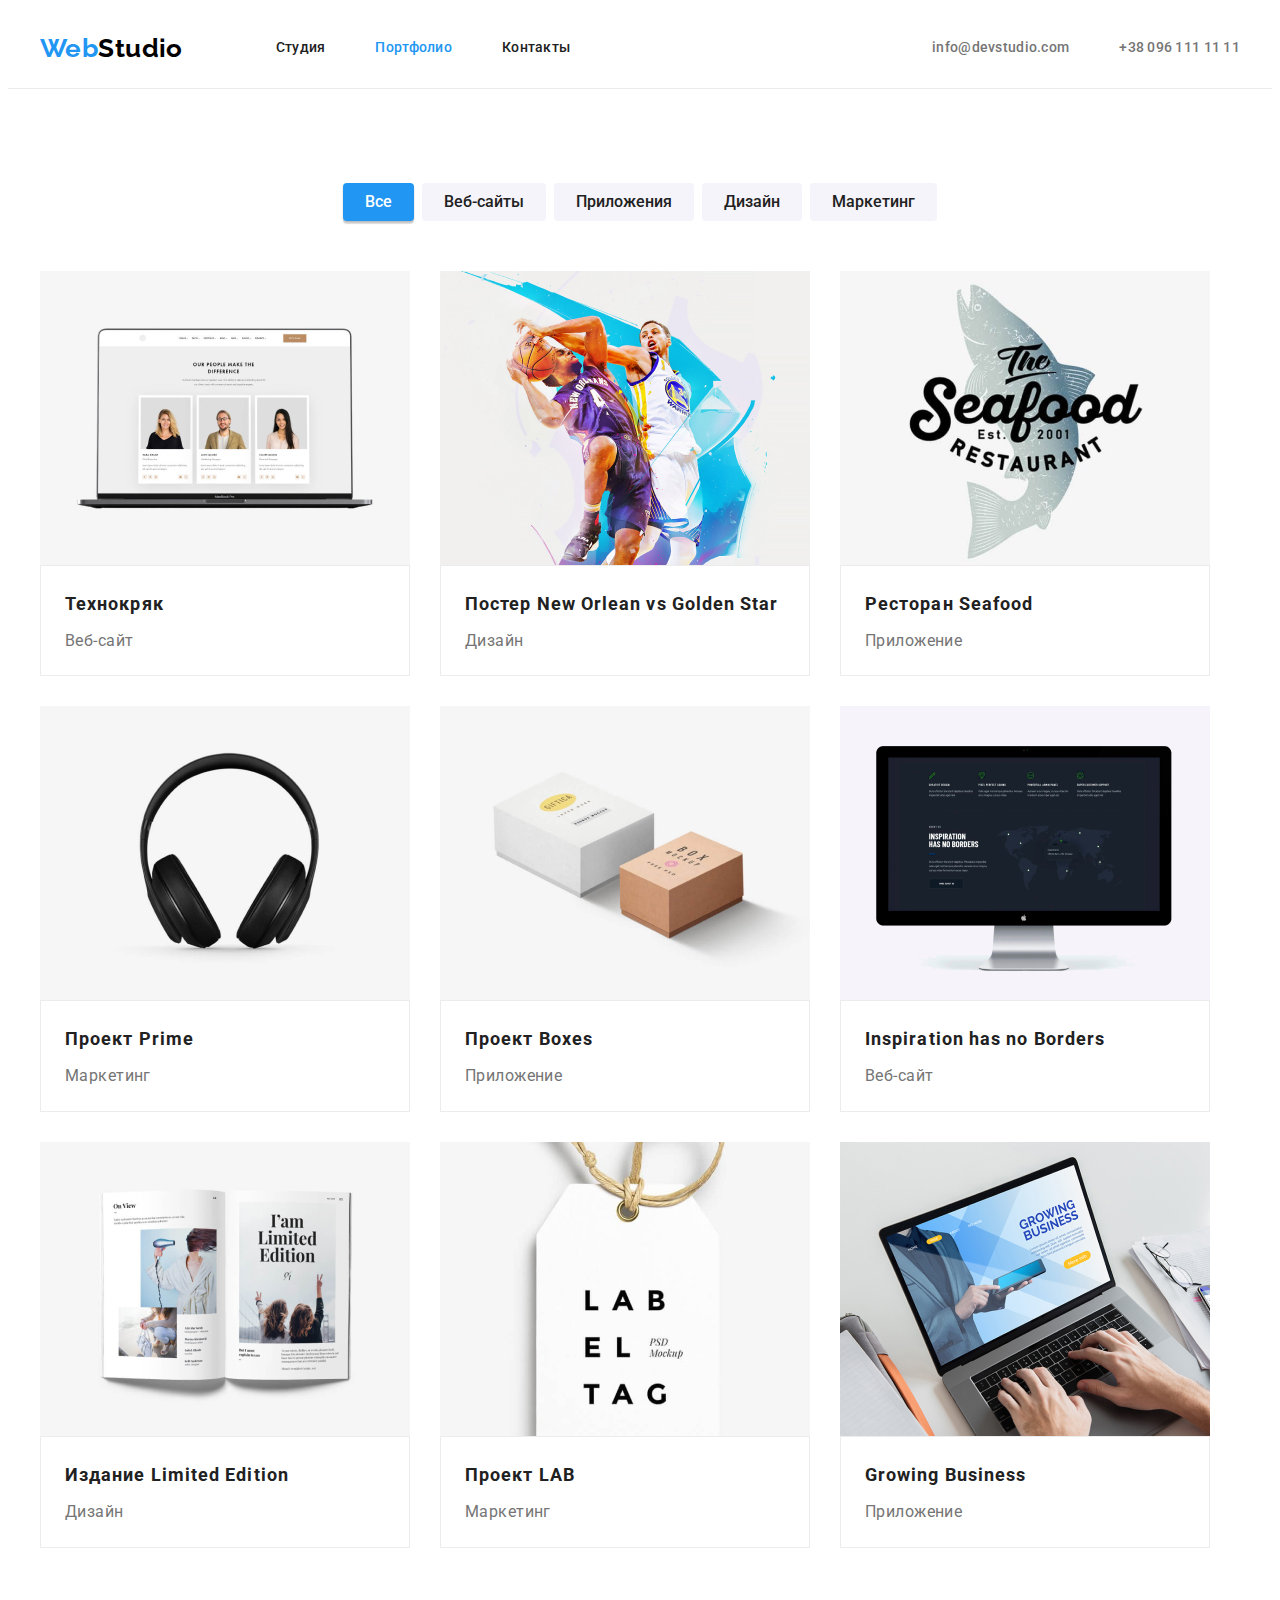
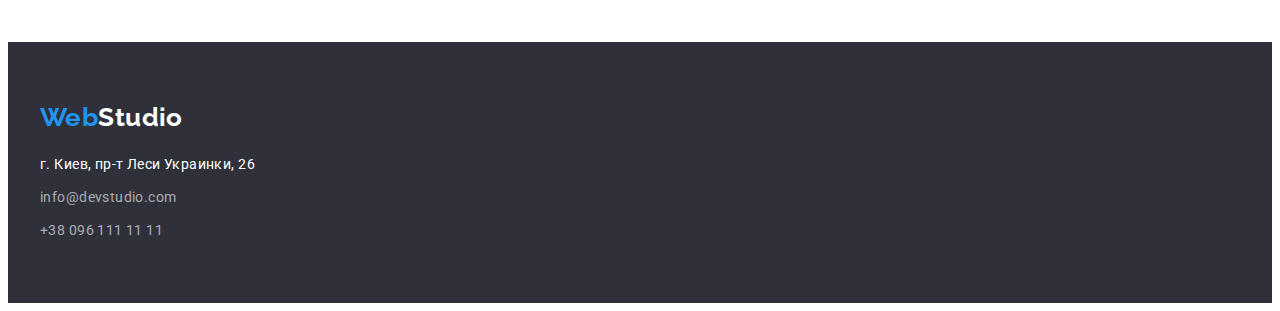
==== portfolio.html @ 5ef3f4c8 "Initial commit" ====
<!DOCTYPE html>
<html lang="ru">
  <head>
    <meta charset="UTF-8" />
    <meta http-equiv="X-UA-Compatible" content="IE=edge" />
    <meta name="viewport" content="width=device-width, initial-scale=1.0" />
    <title>WebStudio</title>

    <link
      href="https://fonts.googleapis.com/css2?family=Raleway:wght@700&family=Roboto:wght@400;500;700;900&display=swap"
      rel="stylesheet"
    />
    <link
      rel="stylesheet"
      href="https://cdnjs.cloudflare.com/ajax/libs/modern-normalize/1.1.0/modern-normalize.min.css"
      integrity="sha512-wpPYUAdjBVSE4KJnH1VR1HeZfpl1ub8YT/NKx4PuQ5NmX2tKuGu6U/JRp5y+Y8XG2tV+wKQpNHVUX03MfMFn9Q=="
      crossorigin="anonymous"
      referrerpolicy="no-referrer"
    />
    <link rel="stylesheet" href="./css/styles.css" />
  </head>
  <body>
    <header class="header">
      <div class="header-inner container">
        <nav class="navigation">
          <a href="./index.html" class="logo link"><span>Web</span>Studio</a>
          <ul class="nav-list list">
            <li class="nav-item">
              <a href="./index.html" class="nav-link link">Студия</a>
            </li>
            <li class="nav-item">
              <a href="./portfolio.html" class="nav-link current link">Портфолио</a>
            </li>
            <li class="nav-item"><a href="#" class="nav-link link">Контакты</a></li>
          </ul>
        </nav>
        <ul class="contacts list">
          <li class="contact-item">
            <a href="mailto:info@devstudio.com" class="contact-link link">info@devstudio.com</a>
          </li>
          <li class="contact-item">
            <a href="tel:+380961111111" class="contact-link link">+38 096 111 11 11</a>
          </li>
        </ul>
      </div>
    </header>
    <main>
      <section class="portfolio section">
        <div class="container">
          <h1 class="visually-hidden">Наше портфолио</h1>
          <ul class="portfolio-menu list">
            <li class="portfolio-menu-item">
              <button type="button" class="portfolio-btn active">Все</button>
            </li>
            <li class="portfolio-menu-item">
              <button type="button" class="portfolio-btn">Веб-сайты</button>
            </li>
            <li class="portfolio-menu-item">
              <button type="button" class="portfolio-btn">Приложения</button>
            </li>
            <li class="portfolio-menu-item">
              <button type="button" class="portfolio-btn">Дизайн</button>
            </li>
            <li class="portfolio-menu-item">
              <button type="button" class="portfolio-btn">Маркетинг</button>
            </li>
          </ul>
          <ul class="portfolio-list list">
            <li class="portfolio-list-item">
              <a href="#" class="link"
                ><img
                  src="./images/portfolio1.jpg"
                  alt="Открытый ноутбук"
                  width="370"
                  height="294"
                />
                <div class="portfolio-thumb">
                  <h2 class="portfolio-title title">Технокряк</h2>
                  <p class="portfolio-description">Веб-сайт</p>
                </div>
              </a>
            </li>
            <li class="portfolio-list-item">
              <a href="#" class="link"
                ><img
                  src="./images/portfolio2.jpg"
                  alt="2 играющих баскетболиста"
                  width="370"
                  height="294"
                />
                <div class="portfolio-thumb">
                  <h2 class="portfolio-title title">Постер New Orlean vs Golden Star</h2>
                  <p class="portfolio-description">Дизайн</p>
                </div>
              </a>
            </li>
            <li class="portfolio-list-item">
              <a href="#" class="link"
                ><img
                  src="./images/portfolio3.jpg"
                  alt="Логотип ресторана в виде рыбы"
                  width="370"
                  height="294"
                />
                <div class="portfolio-thumb">
                  <h2 class="portfolio-title title">Ресторан Seafood</h2>
                  <p class="portfolio-description">Приложение</p>
                </div>
              </a>
            </li>
            <li class="portfolio-list-item">
              <a href="#" class="link"
                ><img src="./images/portfolio4.jpg" alt="Наушники" width="370" height="294" />
                <div class="portfolio-thumb">
                  <h2 class="portfolio-title title">Проект Prime</h2>
                  <p class="portfolio-description">Маркетинг</p>
                </div>
              </a>
            </li>
            <li class="portfolio-list-item">
              <a href="#" class="link"
                ><img src="./images/portfolio5.jpg" alt="2 коробки" width="370" height="294" />
                <div class="portfolio-thumb">
                  <h2 class="portfolio-title title">Проект Boxes</h2>
                  <p class="portfolio-description">Приложение</p>
                </div>
              </a>
            </li>
            <li class="portfolio-list-item">
              <a href="#" class="link"
                ><img
                  src="./images/portfolio6.jpg"
                  alt="Включенный монитор"
                  width="370"
                  height="294"
                />
                <div class="portfolio-thumb">
                  <h2 class="portfolio-title title">Inspiration has no Borders</h2>
                  <p class="portfolio-description">Веб-сайт</p>
                </div>
              </a>
            </li>
            <li class="portfolio-list-item">
              <a href="#" class="link"
                ><img src="./images/portfolio7.jpg" alt="Открытая книга" width="370" height="294" />
                <div class="portfolio-thumb">
                  <h2 class="portfolio-title title">Издание Limited Edition</h2>
                  <p class="portfolio-description">Дизайн</p>
                </div>
              </a>
            </li>
            <li class="portfolio-list-item">
              <a href="#" class="link"
                ><img src="./images/portfolio8.jpg" alt="Белая бирка" width="370" height="294" />
                <div class="portfolio-thumb">
                  <h2 class="portfolio-title title">Проект LAB</h2>
                  <p class="portfolio-description">Маркетинг</p>
                </div>
              </a>
            </li>
            <li class="portfolio-list-item">
              <a href="#" class="link"
                ><img
                  src="./images/portfolio9.jpg"
                  alt="Открытый ноутбук"
                  width="370"
                  height="294"
                />
                <div class="portfolio-thumb">
                  <h2 class="portfolio-title title">Growing Business</h2>
                  <p class="portfolio-description">Приложение</p>
                </div>
              </a>
            </li>
          </ul>
        </div>
      </section>
    </main>
    <footer class="footer">
      <div class="container">
        <a href="./index.html" class="logo link"><span>Web</span>Studio</a>
        <address>
          <ul class="footer-list list">
            <li class="footer-list-item">
              <a
                href="https://goo.gl/maps/piqngm7oDQpEDh6u6"
                target="_blank"
                rel="noopener nofollow noreferrer"
                class="map link"
                >г. Киев, пр-т Леси Украинки, 26</a
              >
            </li>
            <li class="footer-list-item">
              <a href="mailto:info@devstudio.com" class="address link">info@devstudio.com</a>
            </li>
            <li class="footer-list-item">
              <a href="tel:+380961111111" class="address link">+38 096 111 11 11</a>
            </li>
          </ul>
        </address>
      </div>
    </footer>
  </body>
</html>
---- css/styles.css ----
:root {
  --primary-color: #ffffff;
  --secondary-color: #2f303a;
  --primary-text-color: #757575;
  --title-text-color: #212121;
  --accent-color: #2196f3;
}

body {
  background-color: var(--primary-color);
  color: var(--primary-text-color);
  font-family: 'Roboto', sans-serif;
  font-size: 14px;
  line-height: 1.71;
  letter-spacing: 0.03em;
}

/* сброс стилей ссылок */
.link {
  color: var(--primary-text-color);
  text-decoration: none;
}

/* сброс стилей списков */
.list {
  list-style: none;
  margin: 0;
  padding: 0;
}

.container {
  width: 1200px;
  margin: 0 auto;
  padding: 0 15px;
}

.section {
  padding: 94px 0;
}

/* общие стили заголовков */
.title {
  color: var(--title-text-color);
  margin: 0;
}

img {
  display: block;
}

/* скрытие заголовков */
.visually-hidden {
  position: absolute;
  width: 1px;
  height: 1px;
  margin: -1px;
  border: 0;
  padding: 0;

  white-space: nowrap;
  clip-path: inset(100%);
  clip: rect(0 0 0 0);
  overflow: hidden;
}

/* общие стили заголовков */
.section-title {
  font-size: 36px;
  line-height: 1.17;
  text-align: center;
}

.header {
  border-bottom: solid 1px #ececec;
}

.header-inner {
  display: flex;
  justify-content: space-between;
}

.logo {
  color: #000000;
  font-family: 'Raleway', sans-serif;
  font-weight: 700;
  font-size: 26px;
  line-height: 1.19;
}

.logo span {
  color: var(--accent-color);
}

.navigation .logo {
  display: block;
  margin-right: 93px;
}

.navigation {
  display: flex;
  align-items: center;
}

.nav-list {
  display: flex;
}

.nav-item + .nav-item {
  margin-left: 50px;
}

.nav-link {
  color: var(--title-text-color);
  font-weight: 500;
  line-height: 1.14;
  letter-spacing: 0.02em;
  display: block;
  padding: 32px 0;
}

.nav-link:hover,
.nav-link:focus {
  color: var(--accent-color);
}

/* обозначение текущей странцы */
.current {
  color: var(--accent-color);
}

.contacts {
  display: flex;
  align-items: center;
}

.contact-item + .contact-item {
  margin-left: 50px;
}

.contact-link {
  font-weight: 500;
  line-height: 1.14;
  letter-spacing: 0.02em;
  padding: 32px 0;
}

.contact-link:hover,
.contact-link:focus {
  color: var(--accent-color);
}

/* герой */
.hero {
  background-color: var(--secondary-color);
  text-align: center;
}

.hero {
  padding: 200px 0;
}

.hero-title {
  color: var(--primary-color);
  font-style: normal;
  text-transform: uppercase;
  font-weight: 900;
  font-size: 44px;
  line-height: 1.36;
  letter-spacing: 0.06em;
  max-width: 696px;
  margin: 0 auto 30px auto;
}

.hero-btn {
  color: var(--primary-color);
  background-color: var(--accent-color);
  font-family: inherit;
  font-weight: 700;
  font-size: 16px;
  line-height: 1.87;
  border: none;
  cursor: pointer;
  padding: 10px 32px;
  box-shadow: 0px 4px 4px rgba(0, 0, 0, 0.15);
  border-radius: 4px;
}

/* наши преимущества */
.benefits-list {
  display: flex;
}

.benefits-list-item {
  width: 270px;
}

.benefits-list-item + .benefits-list-item {
  margin-left: 30px;
}

.benefits-list-item p {
  margin: 10px 0 0;
}

.benefits-title {
  font-size: 14px;
  text-transform: uppercase;
  line-height: 1.14;
  text-align: left;
}

.work {
  padding-top: 0;
}

.work-list {
  display: flex;
  margin-top: 50px;
}

.work-list-item + .work-list-item {
  margin-left: 30px;
}

/* наша команда */
.team {
  background-color: #f5f4fa;
}

.team-list {
  display: flex;
  margin-top: 50px;
}

.team-list-item + .team-list-item {
  margin-left: 30px;
}

.team-list-item {
  background: var(--primary-color);
  box-shadow: 0px 1px 3px rgba(0, 0, 0, 0.12), 0px 1px 1px rgba(0, 0, 0, 0.14),
    0px 2px 1px rgba(0, 0, 0, 0.2);
  border-radius: 0px 0px 4px 4px;
}

.team-thumb {
  padding: 30px 0;
}

.team-title {
  font-weight: 500;
  font-size: 16px;
  line-height: 1.9;
  text-align: center;
}

.team-profname {
  font-size: 16px;
  line-height: 1.9;
  text-align: center;
  margin: 10px 0 0 0;
}

/* портфолио */

.portfolio-menu {
  display: flex;
  justify-content: center;
  margin-bottom: 50px;
}

.portfolio-menu-item + .portfolio-menu-item {
  margin-left: 8px;
}

.portfolio-btn {
  color: var(--title-text-color);
  background-color: #f5f4fa;
  font-family: inherit;
  font-weight: 500;
  font-size: 16px;
  line-height: 1.6;
  border: none;
  cursor: pointer;
  padding: 6px 22px;
  border-radius: 4px;
}

.portfolio-btn:hover,
.portfolio-btn:focus,
.active {
  color: var(--primary-color);
  background-color: var(--accent-color);
  box-shadow: 0px 3px 1px rgba(0, 0, 0, 0.1), 0px 1px 2px rgba(0, 0, 0, 0.08),
    0px 2px 2px rgba(0, 0, 0, 0.12);
}

.portfolio-list {
  display: flex;
  flex-wrap: wrap;
}

.portfolio-list-item {
  margin: 0 30px 30px 0;
}

.portfolio-list-item:nth-child(3n) {
  margin-right: 0;
}

.portfolio-list-item:nth-last-child(-n + 3) {
  margin-bottom: 0;
}

.portfolio-thumb {
  border: 1px solid #ececec;
  padding: 20px 24px;
}

.portfolio-title {
  font-size: 18px;
  line-height: 2;
  letter-spacing: 0.06em;
  margin: 0 0 4px 0;
}

.portfolio-description {
  font-weight: 400;
  font-size: 16px;
  line-height: 1.87;
  margin: 0;
}

/* футер */
.footer {
  background-color: var(--secondary-color);
  padding: 60px 0;
}

.footer .logo {
  color: var(--primary-color);
  display: block;
  margin-bottom: 20px;
}

.footer-list-item + .footer-list-item {
  margin-top: 9px;
}

.map {
  color: var(--primary-color);
  font-style: normal;
}

.address {
  font-style: normal;
  color: rgba(255, 255, 255, 0.6);
}

.address:hover,
.address:focus {
  color: var(--accent-color);
}
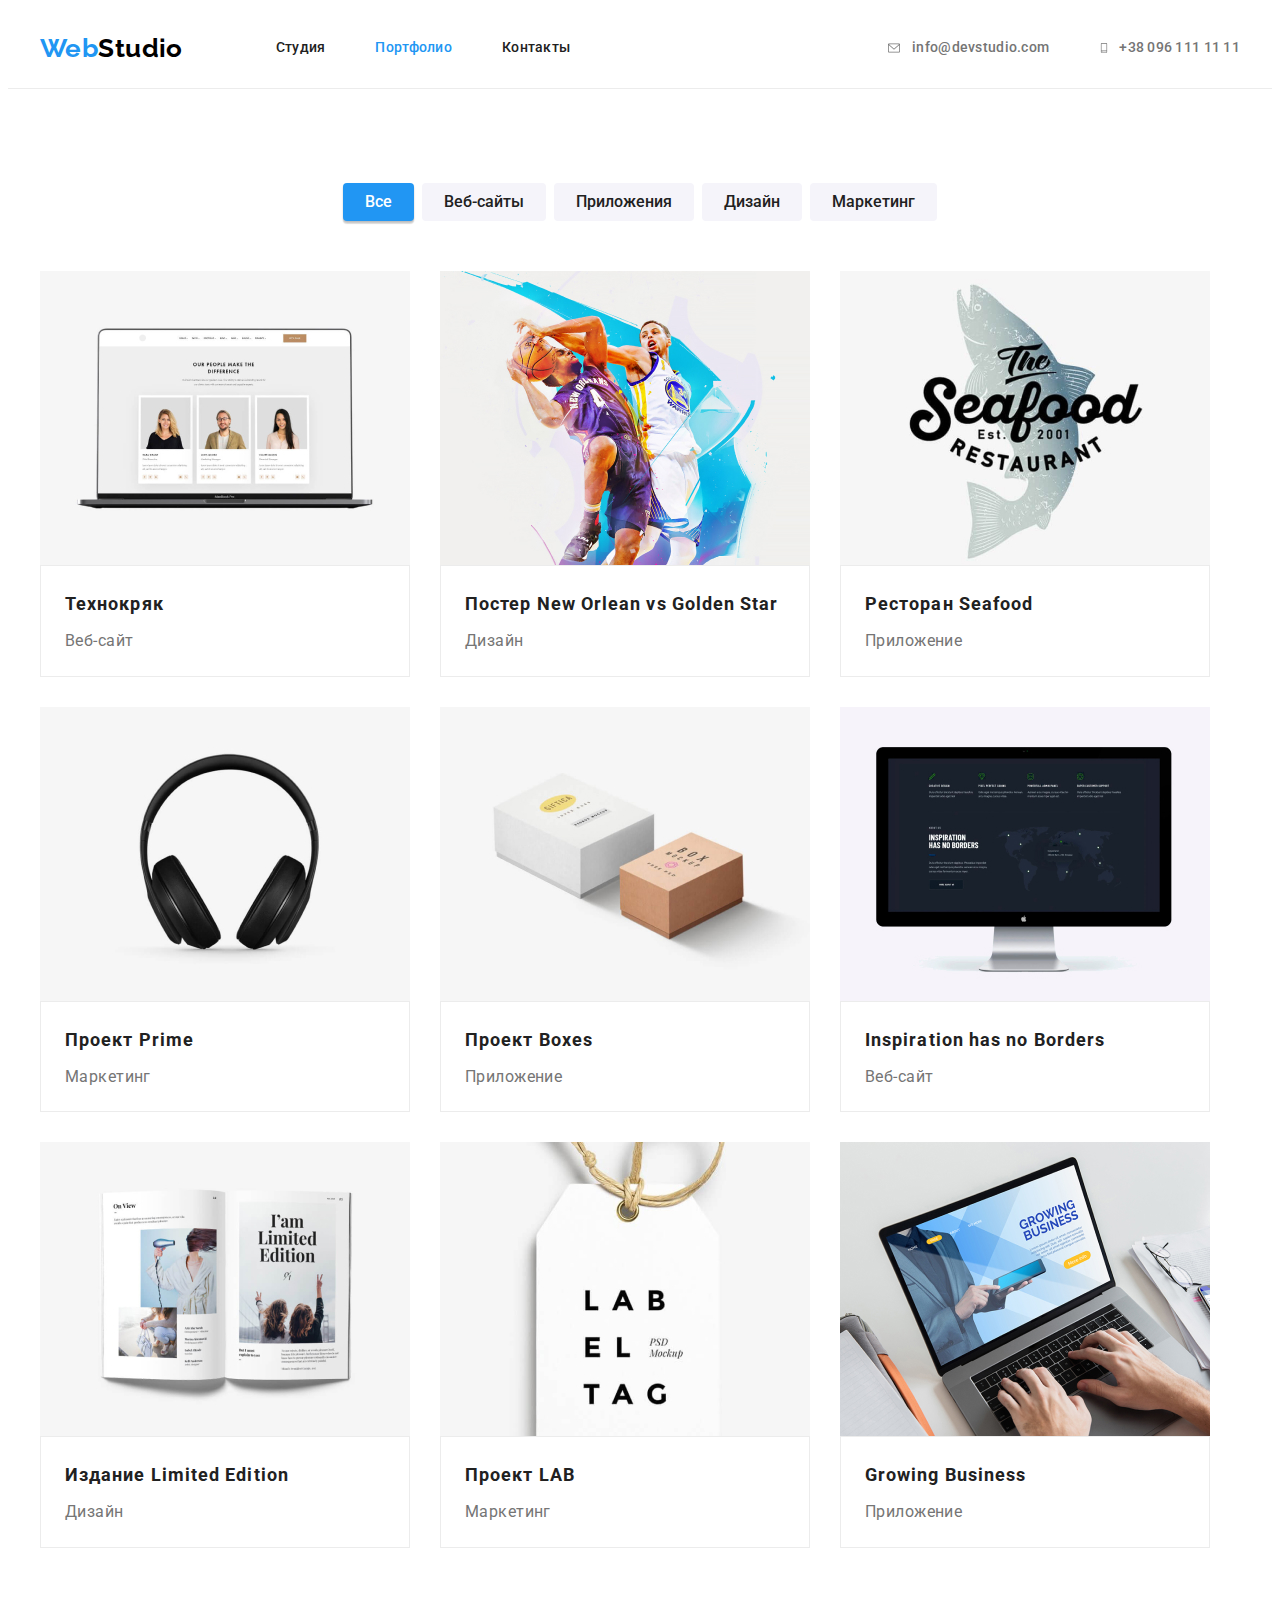
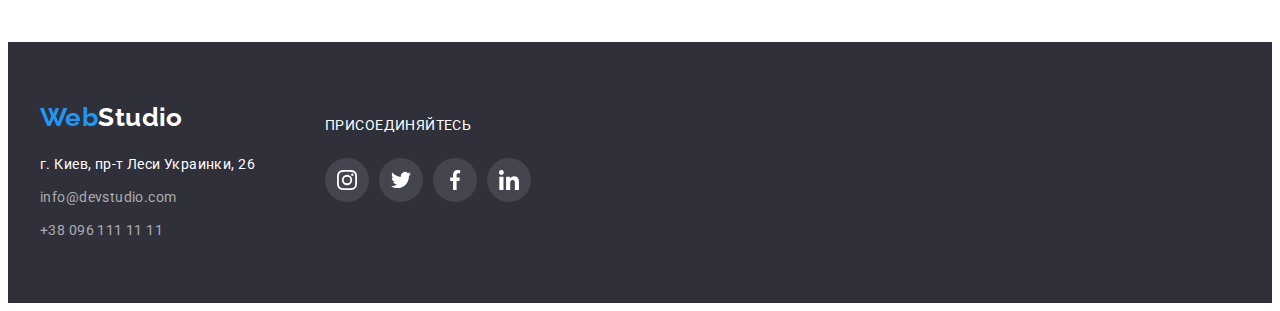
==== commit dfed6db0: "homework" ====
--- a/portfolio.html
+++ b/portfolio.html
@@ -36,10 +36,18 @@
         </nav>
         <ul class="contacts list">
           <li class="contact-item">
-            <a href="mailto:info@devstudio.com" class="contact-link link">info@devstudio.com</a>
+            <a href="mailto:info@devstudio.com" class="contact-link link"
+              ><svg class="contact-icon contact-mail">
+                <use href="./images/icons.svg#icon-mail"></use></svg
+              >info@devstudio.com</a
+            >
           </li>
           <li class="contact-item">
-            <a href="tel:+380961111111" class="contact-link link">+38 096 111 11 11</a>
+            <a href="tel:+380961111111" class="contact-link link"
+              ><svg class="contact-icon contact-smartphone">
+                <use href="./images/icons.svg#icon-smartphone"></use></svg
+              >+38 096 111 11 11</a
+            >
           </li>
         </ul>
       </div>
@@ -67,7 +75,7 @@
           </ul>
           <ul class="portfolio-list list">
             <li class="portfolio-list-item">
-              <a href="#" class="link"
+              <a href="#" class="portfolio-link link"
                 ><img
                   src="./images/portfolio1.jpg"
                   alt="Открытый ноутбук"
@@ -81,7 +89,7 @@
               </a>
             </li>
             <li class="portfolio-list-item">
-              <a href="#" class="link"
+              <a href="#" class="portfolio-link link"
                 ><img
                   src="./images/portfolio2.jpg"
                   alt="2 играющих баскетболиста"
@@ -95,7 +103,7 @@
               </a>
             </li>
             <li class="portfolio-list-item">
-              <a href="#" class="link"
+              <a href="#" class="portfolio-link link"
                 ><img
                   src="./images/portfolio3.jpg"
                   alt="Логотип ресторана в виде рыбы"
@@ -109,7 +117,7 @@
               </a>
             </li>
             <li class="portfolio-list-item">
-              <a href="#" class="link"
+              <a href="#" class="portfolio-link link"
                 ><img src="./images/portfolio4.jpg" alt="Наушники" width="370" height="294" />
                 <div class="portfolio-thumb">
                   <h2 class="portfolio-title title">Проект Prime</h2>
@@ -118,7 +126,7 @@
               </a>
             </li>
             <li class="portfolio-list-item">
-              <a href="#" class="link"
+              <a href="#" class="portfolio-link link"
                 ><img src="./images/portfolio5.jpg" alt="2 коробки" width="370" height="294" />
                 <div class="portfolio-thumb">
                   <h2 class="portfolio-title title">Проект Boxes</h2>
@@ -127,7 +135,7 @@
               </a>
             </li>
             <li class="portfolio-list-item">
-              <a href="#" class="link"
+              <a href="#" class="portfolio-link link"
                 ><img
                   src="./images/portfolio6.jpg"
                   alt="Включенный монитор"
@@ -141,7 +149,7 @@
               </a>
             </li>
             <li class="portfolio-list-item">
-              <a href="#" class="link"
+              <a href="#" class="portfolio-link link"
                 ><img src="./images/portfolio7.jpg" alt="Открытая книга" width="370" height="294" />
                 <div class="portfolio-thumb">
                   <h2 class="portfolio-title title">Издание Limited Edition</h2>
@@ -150,7 +158,7 @@
               </a>
             </li>
             <li class="portfolio-list-item">
-              <a href="#" class="link"
+              <a href="#" class="portfolio-link link"
                 ><img src="./images/portfolio8.jpg" alt="Белая бирка" width="370" height="294" />
                 <div class="portfolio-thumb">
                   <h2 class="portfolio-title title">Проект LAB</h2>
@@ -159,7 +167,7 @@
               </a>
             </li>
             <li class="portfolio-list-item">
-              <a href="#" class="link"
+              <a href="#" class="portfolio-link link"
                 ><img
                   src="./images/portfolio9.jpg"
                   alt="Открытый ноутбук"
@@ -178,26 +186,45 @@
     </main>
     <footer class="footer">
       <div class="container">
-        <a href="./index.html" class="logo link"><span>Web</span>Studio</a>
-        <address>
-          <ul class="footer-list list">
-            <li class="footer-list-item">
-              <a
-                href="https://goo.gl/maps/piqngm7oDQpEDh6u6"
-                target="_blank"
-                rel="noopener nofollow noreferrer"
-                class="map link"
-                >г. Киев, пр-т Леси Украинки, 26</a
-              >
-            </li>
-            <li class="footer-list-item">
-              <a href="mailto:info@devstudio.com" class="address link">info@devstudio.com</a>
-            </li>
-            <li class="footer-list-item">
-              <a href="tel:+380961111111" class="address link">+38 096 111 11 11</a>
-            </li>
-          </ul>
-        </address>
+        <div class="adress-wrap">
+          <a href="./index.html" class="logo link"><span>Web</span>Studio</a>
+          <address>
+            <ul class="footer-list list">
+              <li class="footer-list-item">
+                <a
+                  href="https://goo.gl/maps/piqngm7oDQpEDh6u6"
+                  target="_blank"
+                  rel="noopener nofollow noreferrer"
+                  class="map link"
+                  >г. Киев, пр-т Леси Украинки, 26</a
+                >
+              </li>
+              <li class="footer-list-item">
+                <a href="mailto:info@devstudio.com" class="address link">info@devstudio.com</a>
+              </li>
+              <li class="footer-list-item">
+                <a href="tel:+380961111111" class="address link">+38 096 111 11 11</a>
+              </li>
+            </ul>
+          </address>
+        </div>
+        <div class="social-wrap">
+          <p class="footer-social-text">Присоединяйтесь</p>
+          <ul class="list">
+            <li class="footer-social-item">
+              <a href="#" class="footer-social-link social-icon-instagram link"></a>
+            </li>
+            <li class="footer-social-item">
+              <a href="#" class="footer-social-link social-icon-twitter link"></a>
+            </li>
+            <li class="footer-social-item">
+              <a href="#" class="footer-social-link social-icon-facebook link"></a>
+            </li>
+            <li class="footer-social-item">
+              <a href="#" class="footer-social-link social-icon-linkedin link"></a>
+            </li>
+          </ul>
+        </div>
       </div>
     </footer>
   </body>
--- a/css/styles.css
+++ b/css/styles.css
@@ -142,21 +142,42 @@
   line-height: 1.14;
   letter-spacing: 0.02em;
   padding: 32px 0;
+  display: flex;
+  align-items: center;
 }
 
 .contact-link:hover,
 .contact-link:focus {
   color: var(--accent-color);
 }
-
+.contact-link:hover .contact-icon,
+.contact-link:focus .contact-icon {
+  fill: var(--accent-color);
+}
+.contact-icon {
+  margin-right: 10px;
+  fill: var(--primary-text-color);
+}
+.contact-mail {
+  width: 16px;
+  height: 12px;
+}
+.contact-smartphone {
+  width: 10px;
+  height: 16px;
+}
 /* герой */
 .hero {
   background-color: var(--secondary-color);
+  background-image: linear-gradient(to bottom, rgba(47, 48, 58, 0.4), rgba(47, 48, 58, 0.4)),
+    url(../images/bg-hero.jpg);
+  background-repeat: no-repeat;
+  background-position: center;
+  background-size: cover;
+  max-width: 1600px;
   text-align: center;
-}
-
-.hero {
   padding: 200px 0;
+  margin: 0 auto;
 }
 
 .hero-title {
@@ -194,12 +215,38 @@
   width: 270px;
 }
 
+.benefits-list-item::before {
+  content: '';
+  display: block;
+  height: 120px;
+  background-color: #f5f4fa;
+  background-repeat: no-repeat;
+  background-position: center;
+  margin-bottom: 30px;
+}
+
+.benefits-icon-1::before {
+  background-image: url(../images/benefits-1.svg);
+}
+
+.benefits-icon-2::before {
+  background-image: url(../images/benefits-2.svg);
+}
+
+.benefits-icon-3::before {
+  background-image: url(../images/benefits-3.svg);
+}
+
+.benefits-icon-4::before {
+  background-image: url(../images/benefits-4.svg);
+}
+
 .benefits-list-item + .benefits-list-item {
   margin-left: 30px;
 }
 
 .benefits-list-item p {
-  margin: 10px 0 0;
+  margin: 10px 0 0 0;
 }
 
 .benefits-title {
@@ -246,7 +293,35 @@
 .team-thumb {
   padding: 30px 0;
 }
-
+.team-thumb .list {
+  display: flex;
+  justify-content: center;
+  height: 44px;
+  margin-top: 16px;
+}
+
+.team-thumb-item + .team-thumb-item {
+  margin-left: 10px;
+}
+.team-thumb-link {
+  display: inline-block;
+  padding: 12px 12px;
+  border-radius: 50%;
+}
+.team-thumb-link:hover,
+.team-thumb-link:focus {
+  background-color: var(--accent-color);
+}
+.team-thumb-link:hover .team-thumb-icon,
+.team-thumb-link:focus .team-thumb-icon {
+  fill: var(--primary-color);
+}
+.team-thumb-icon {
+  display: block;
+  width: 20px;
+  height: 20px;
+  fill: #afb1b8;
+}
 .team-title {
   font-weight: 500;
   font-size: 16px;
@@ -259,6 +334,37 @@
   line-height: 1.9;
   text-align: center;
   margin: 10px 0 0 0;
+}
+/* клиенты */
+
+.clients-list {
+  display: flex;
+  justify-content: space-between;
+  margin-top: 50px;
+}
+.clients-link {
+  /* display: flex;
+  align-items: center;
+  justify-content: center;
+  width: 170px;
+  height: 92px; */
+  border: 1px solid #afb1b8;
+  border-radius: 4px;
+  display: block;
+  padding: 16px 32px;
+}
+.clients-icon {
+  width: 106px;
+  height: 60px;
+  fill: #afb1b8;
+}
+.clients-link:hover,
+.clients-link:focus {
+  border: 1px solid var(--accent-color);
+}
+.clients-link:hover .clients-icon,
+.clients-link:focus .clients-icon {
+  fill: var(--accent-color);
 }
 
 /* портфолио */
@@ -312,6 +418,12 @@
   margin-bottom: 0;
 }
 
+.portfolio-link:hover {
+  display: block;
+  box-shadow: 0px 1px 1px rgba(0, 0, 0, 0.12), 0px 4px 4px rgba(0, 0, 0, 0.06),
+    1px 4px 6px rgba(0, 0, 0, 0.16);
+}
+
 .portfolio-thumb {
   border: 1px solid #ececec;
   padding: 20px 24px;
@@ -361,3 +473,47 @@
 .address:focus {
   color: var(--accent-color);
 }
+
+.footer .container {
+  display: flex;
+}
+.adress-wrap {
+  margin-right: 70px;
+}
+.social-wrap .list {
+  display: flex;
+}
+.footer-social-text {
+  text-transform: uppercase;
+  color: var(--primary-color);
+  margin: 12px 0 20px 0;
+}
+.footer-social-item + .footer-social-item {
+  margin-left: 10px;
+}
+.footer-social-link {
+  display: block;
+  width: 44px;
+  height: 44px;
+  background-color: rgba(255, 255, 255, 0.1);
+  background-repeat: no-repeat;
+  background-position: center;
+  border-radius: 50%;
+}
+.footer-social-link:hover,
+.footer-social-link:focus {
+  background-color: var(--accent-color);
+}
+
+.social-icon-instagram {
+  background-image: url(../images/instagram.svg);
+}
+.social-icon-twitter {
+  background-image: url(../images/twitter.svg);
+}
+.social-icon-facebook {
+  background-image: url(../images/facebook.svg);
+}
+.social-icon-linkedin {
+  background-image: url(../images/linkedin.svg);
+}
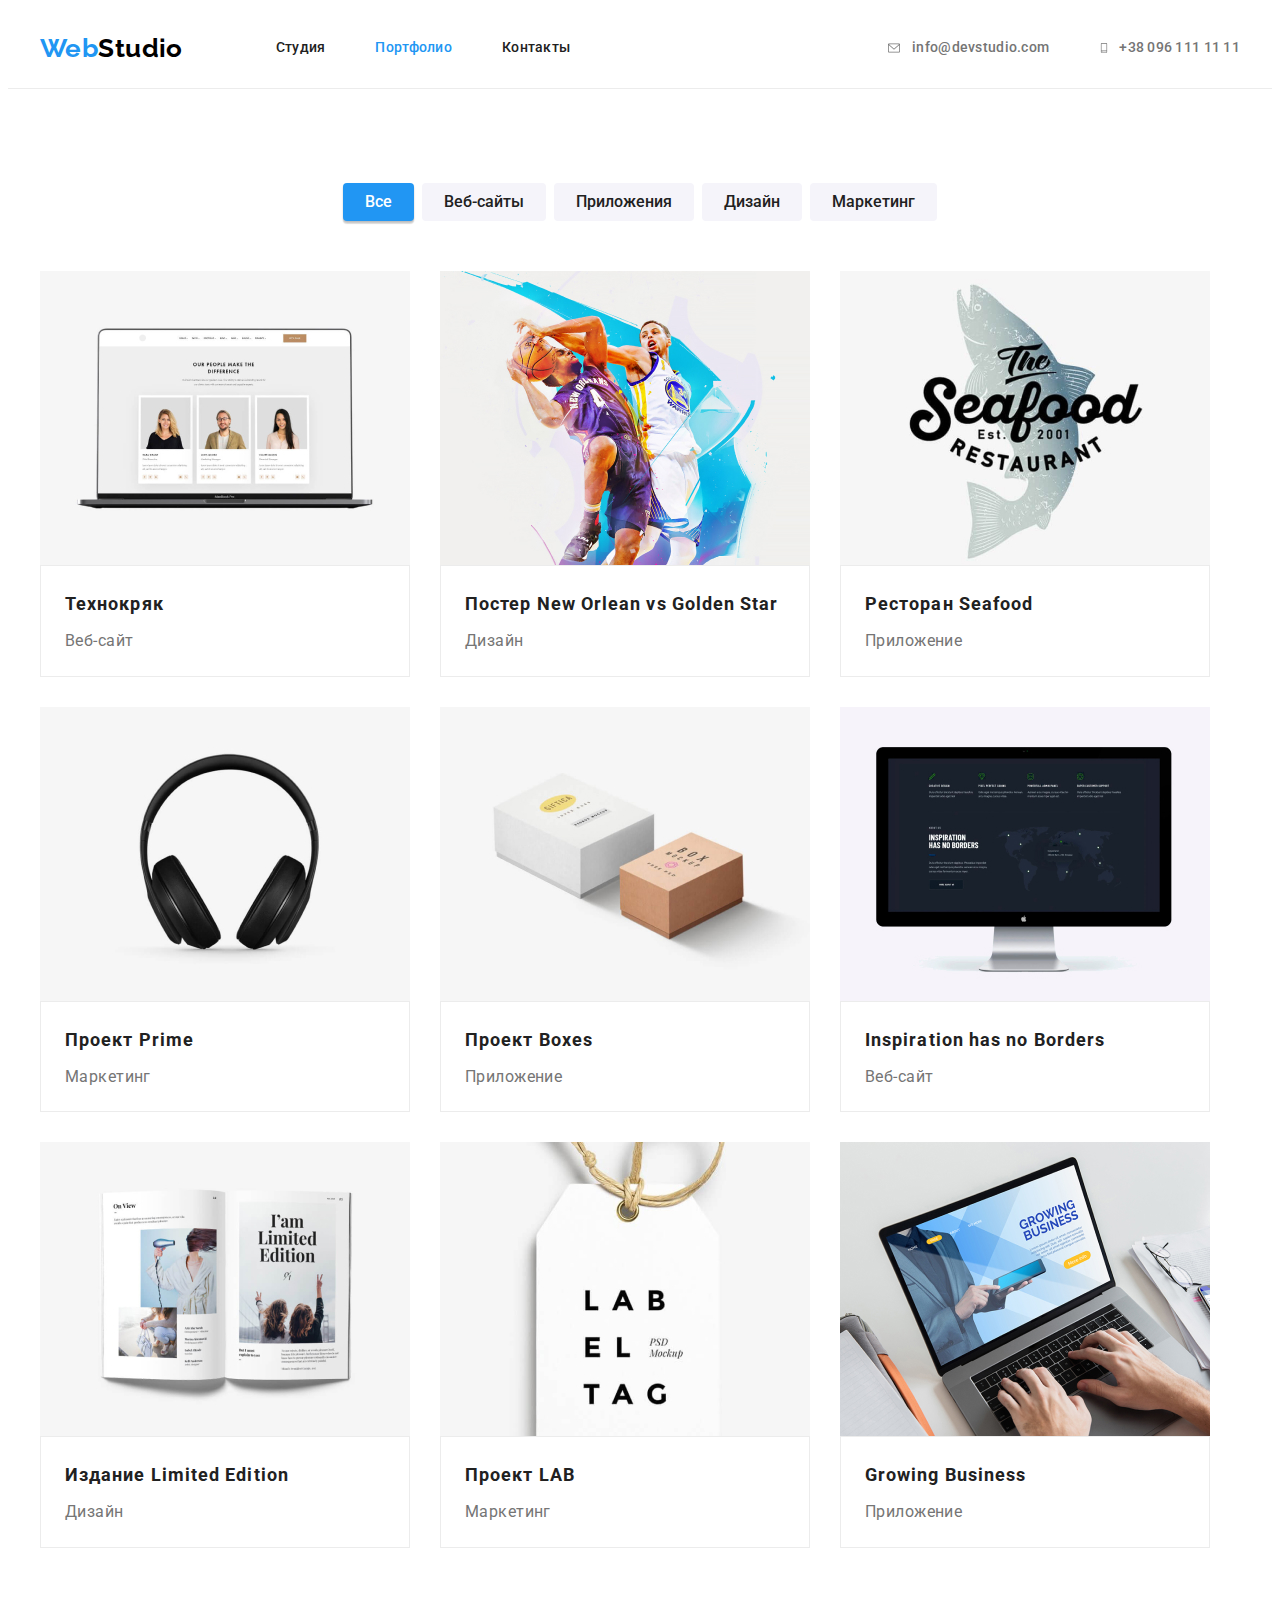
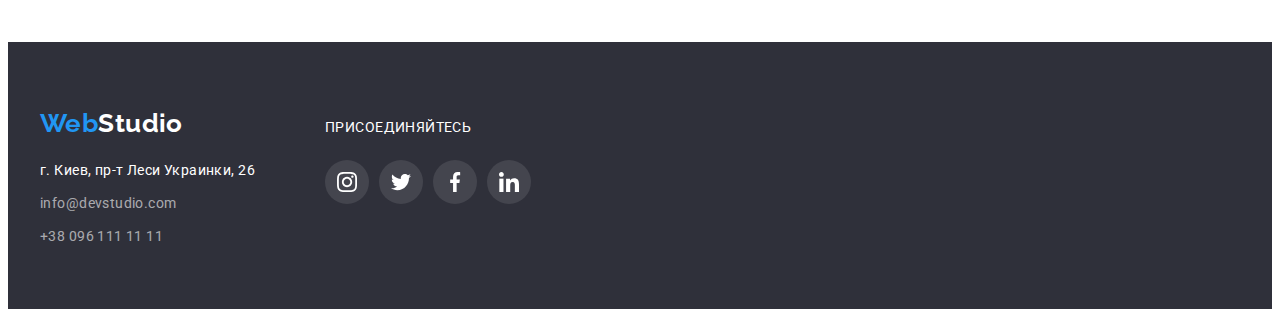
==== commit 86c4dcd7: "add fix" ====
--- a/portfolio.html
+++ b/portfolio.html
@@ -212,16 +212,28 @@
           <p class="footer-social-text">Присоединяйтесь</p>
           <ul class="list">
             <li class="footer-social-item">
-              <a href="#" class="footer-social-link social-icon-instagram link"></a>
-            </li>
-            <li class="footer-social-item">
-              <a href="#" class="footer-social-link social-icon-twitter link"></a>
-            </li>
-            <li class="footer-social-item">
-              <a href="#" class="footer-social-link social-icon-facebook link"></a>
-            </li>
-            <li class="footer-social-item">
-              <a href="#" class="footer-social-link social-icon-linkedin link"></a>
+              <a href="#" class="footer-social-link social-icon-instagram link"
+                ><svg class="footer-icon">
+                  <use href="./images/icons.svg#icon-instagram"></use></svg
+              ></a>
+            </li>
+            <li class="footer-social-item">
+              <a href="#" class="footer-social-link social-icon-twitter link"
+                ><svg class="footer-icon">
+                  <use href="./images/icons.svg#icon-twitter"></use></svg
+              ></a>
+            </li>
+            <li class="footer-social-item">
+              <a href="#" class="footer-social-link social-icon-facebook link"
+                ><svg class="footer-icon">
+                  <use href="./images/icons.svg#icon-facebook"></use></svg
+              ></a>
+            </li>
+            <li class="footer-social-item">
+              <a href="#" class="footer-social-link social-icon-linkedin link"
+                ><svg class="footer-icon">
+                  <use href="./images/icons.svg#icon-linkedin"></use></svg
+              ></a>
             </li>
           </ul>
         </div>
--- a/css/styles.css
+++ b/css/styles.css
@@ -304,9 +304,12 @@
   margin-left: 10px;
 }
 .team-thumb-link {
-  display: inline-block;
-  padding: 12px 12px;
+  display: flex;
+  justify-content: center;
+  align-items: center;
   border-radius: 50%;
+  width: 44px;
+  height: 44px;
 }
 .team-thumb-link:hover,
 .team-thumb-link:focus {
@@ -317,7 +320,6 @@
   fill: var(--primary-color);
 }
 .team-thumb-icon {
-  display: block;
   width: 20px;
   height: 20px;
   fill: #afb1b8;
@@ -343,15 +345,13 @@
   margin-top: 50px;
 }
 .clients-link {
-  /* display: flex;
+  display: flex;
   align-items: center;
   justify-content: center;
   width: 170px;
-  height: 92px; */
+  height: 92px;
   border: 1px solid #afb1b8;
   border-radius: 4px;
-  display: block;
-  padding: 16px 32px;
 }
 .clients-icon {
   width: 106px;
@@ -476,44 +476,38 @@
 
 .footer .container {
   display: flex;
+  align-items: baseline;
 }
 .adress-wrap {
   margin-right: 70px;
 }
 .social-wrap .list {
   display: flex;
+  margin-top: 20px;
 }
 .footer-social-text {
   text-transform: uppercase;
   color: var(--primary-color);
-  margin: 12px 0 20px 0;
 }
 .footer-social-item + .footer-social-item {
   margin-left: 10px;
 }
 .footer-social-link {
-  display: block;
+  display: flex;
   width: 44px;
   height: 44px;
+  border-radius: 50%;
+  justify-content: center;
+  align-items: center;
   background-color: rgba(255, 255, 255, 0.1);
-  background-repeat: no-repeat;
-  background-position: center;
-  border-radius: 50%;
 }
 .footer-social-link:hover,
 .footer-social-link:focus {
   background-color: var(--accent-color);
 }
 
-.social-icon-instagram {
-  background-image: url(../images/instagram.svg);
-}
-.social-icon-twitter {
-  background-image: url(../images/twitter.svg);
-}
-.social-icon-facebook {
-  background-image: url(../images/facebook.svg);
-}
-.social-icon-linkedin {
-  background-image: url(../images/linkedin.svg);
-}
+.footer-icon {
+  width: 20px;
+  height: 20px;
+  fill: var(--primary-color);
+}
